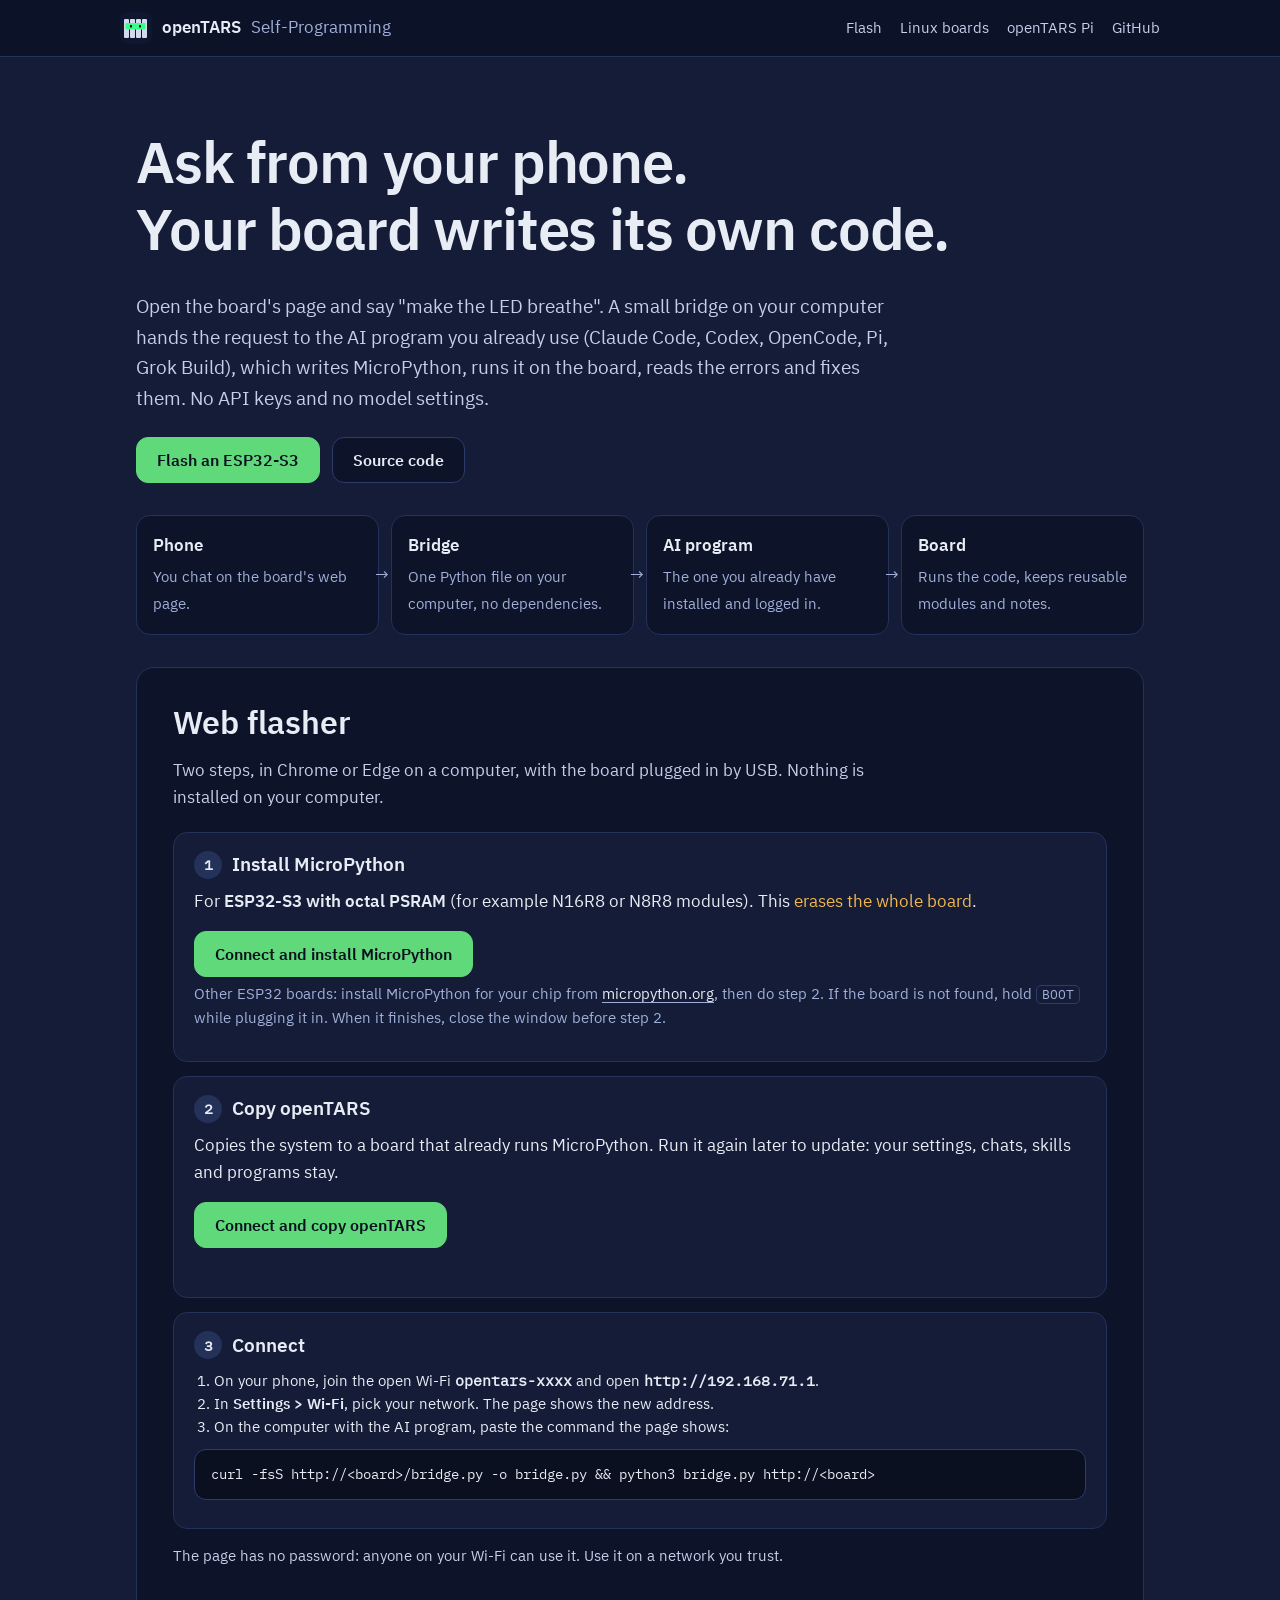
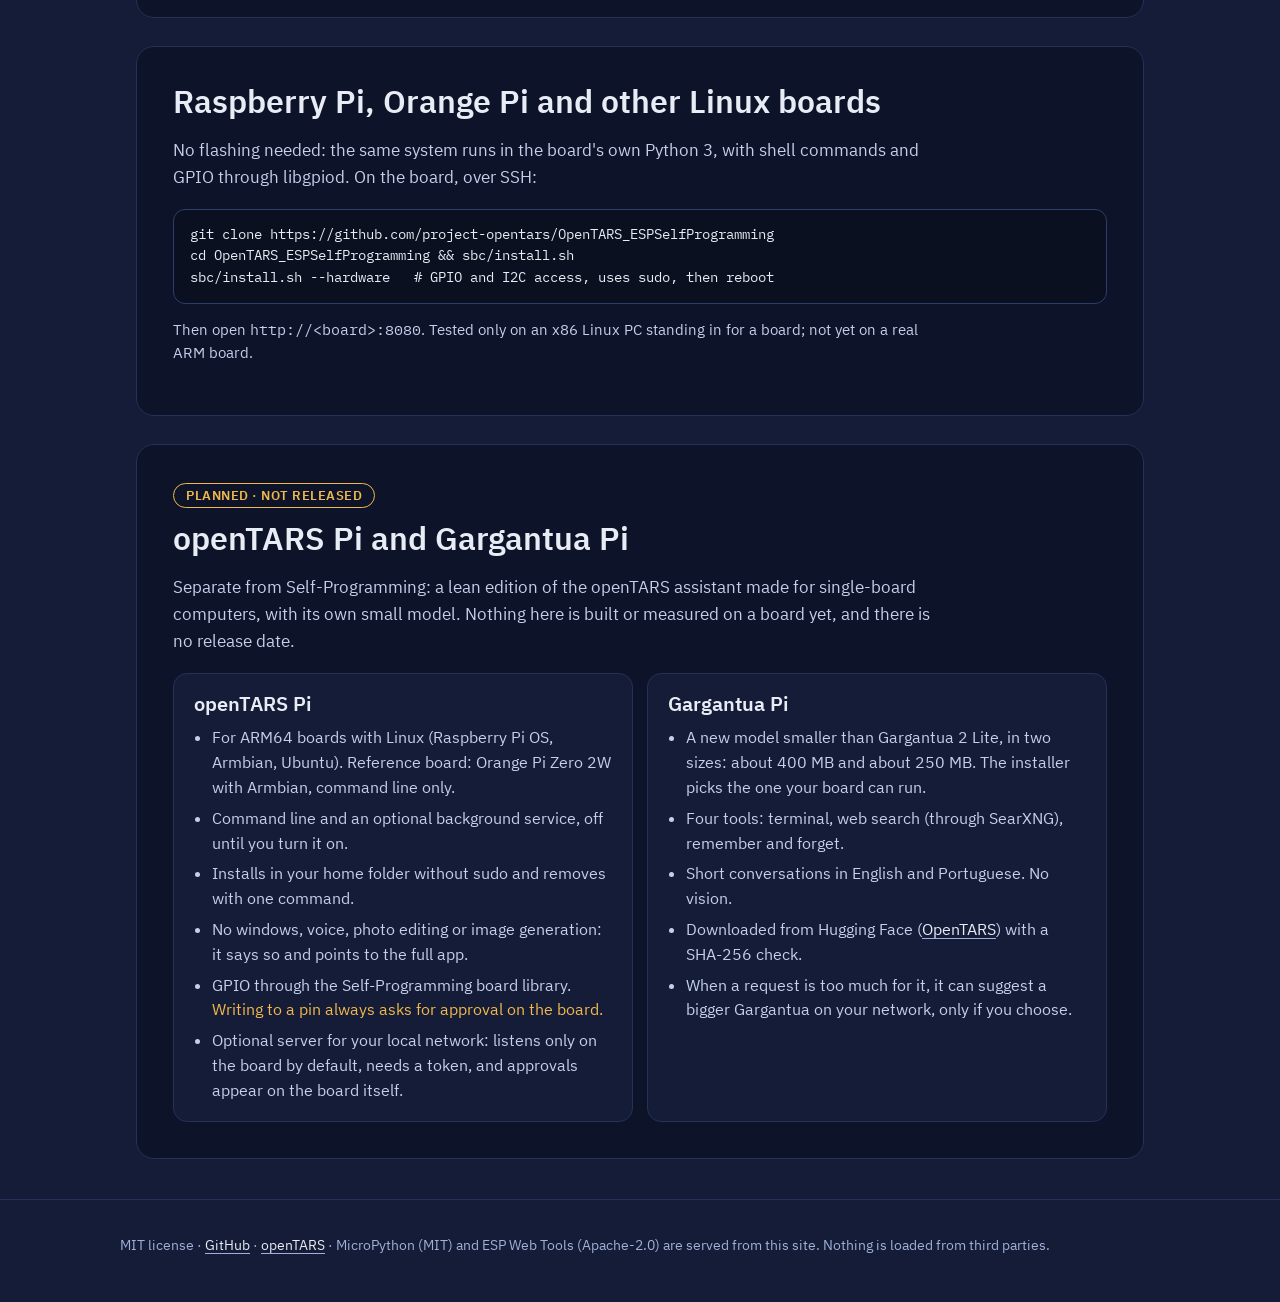
==== docs/index.html @ 55420905 "Site com gravador pelo navegador (MicroPython + cópia do sistema por Web Serial) e informações do op" ====
<!doctype html>
<html lang="en">
<head>
<meta charset="utf-8">
<meta name="viewport" content="width=device-width, initial-scale=1">
<title>openTARS Self-Programming</title>
<meta name="description" content="Flash openTARS Self-Programming to an ESP32-S3 from your browser, and see what is planned for openTARS Pi and Gargantua Pi.">
<meta name="color-scheme" content="dark">
<link rel="icon" href="icon.svg" type="image/svg+xml">
<link rel="stylesheet" href="site.css?v=1">
<script type="module" src="vendor/esp-web-tools/install-button.js"></script>
</head>
<body>
<a class="skip" href="#flash">Skip to the flasher</a>

<header class="top">
  <a class="brand" href="./"><img src="icon.svg" alt="" width="32" height="32"> openTARS <span>Self-Programming</span></a>
  <nav aria-label="Sections">
    <a href="#flash">Flash</a>
    <a href="#linux">Linux boards</a>
    <a href="#pi">openTARS Pi</a>
    <a href="https://github.com/project-opentars/OpenTARS_ESPSelfProgramming">GitHub</a>
  </nav>
</header>

<main>
  <section class="hero">
    <h1>Ask from your phone.<br>Your board writes its own code.</h1>
    <p class="lead">Open the board's page and say "make the LED breathe". A small bridge on your computer hands the request to the AI program you already use (Claude Code, Codex, OpenCode, Pi, Grok Build), which writes MicroPython, runs it on the board, reads the errors and fixes them. No API keys and no model settings.</p>
    <div class="actions">
      <a class="btn primary" href="#flash">Flash an ESP32-S3</a>
      <a class="btn" href="https://github.com/project-opentars/OpenTARS_ESPSelfProgramming">Source code</a>
    </div>
  </section>

  <section class="how" aria-label="How it works">
    <ol class="flow">
      <li><b>Phone</b><span>You chat on the board's web page.</span></li>
      <li><b>Bridge</b><span>One Python file on your computer, no dependencies.</span></li>
      <li><b>AI program</b><span>The one you already have installed and logged in.</span></li>
      <li><b>Board</b><span>Runs the code, keeps reusable modules and notes.</span></li>
    </ol>
  </section>

  <section id="flash" class="panel">
    <h2>Web flasher</h2>
    <p>Two steps, in Chrome or Edge on a computer, with the board plugged in by USB. Nothing is installed on your computer.</p>

    <div class="no-serial warnbox" hidden>
      <p><b>This browser cannot talk to USB devices.</b> Use Chrome or Edge on Windows, macOS, Linux or ChromeOS. Phones and Firefox/Safari do not support Web Serial. You can also flash from a terminal: see the <a href="https://github.com/project-opentars/OpenTARS_ESPSelfProgramming#quick-start">quick start</a>.</p>
    </div>

    <div class="steps needs-serial">
      <article class="step">
        <h3><span class="n">1</span> Install MicroPython</h3>
        <p>For <b>ESP32-S3 with octal PSRAM</b> (for example N16R8 or N8R8 modules). This <span class="amber">erases the whole board</span>.</p>
        <esp-web-install-button manifest="flasher/manifest.json">
          <button slot="activate" class="btn primary">Connect and install MicroPython</button>
        </esp-web-install-button>
        <p class="small muted">Other ESP32 boards: install MicroPython for your chip from <a href="https://micropython.org/download/">micropython.org</a>, then do step 2. If the board is not found, hold <kbd>BOOT</kbd> while plugging it in. When it finishes, close the window before step 2.</p>
      </article>

      <article class="step">
        <h3><span class="n">2</span> Copy openTARS</h3>
        <p>Copies the system to a board that already runs MicroPython. Run it again later to update: your settings, chats, skills and programs stay.</p>
        <button id="copy-btn" class="btn primary">Connect and copy openTARS</button>
        <progress id="copy-bar" max="1" value="0" hidden></progress>
        <p id="copy-log" class="mono small" role="status" aria-live="polite"></p>
        <div id="copy-done" class="donebox" hidden>
          <p><span class="ok">✓</span> Done. The board restarts.</p>
        </div>
      </article>

      <article class="step">
        <h3><span class="n">3</span> Connect</h3>
        <ol class="small">
          <li>On your phone, join the open Wi-Fi <b class="mono">opentars-xxxx</b> and open <b class="mono">http://192.168.71.1</b>.</li>
          <li>In <b>Settings &gt; Wi-Fi</b>, pick your network. The page shows the new address.</li>
          <li>On the computer with the AI program, paste the command the page shows:</li>
        </ol>
        <pre class="cmd"><code>curl -fsS http://&lt;board&gt;/bridge.py -o bridge.py &amp;&amp; python3 bridge.py http://&lt;board&gt;</code></pre>
      </article>
    </div>
    <p class="small muted">The page has no password: anyone on your Wi-Fi can use it. Use it on a network you trust.</p>
  </section>

  <section id="linux" class="panel">
    <h2>Raspberry Pi, Orange Pi and other Linux boards</h2>
    <p>No flashing needed: the same system runs in the board's own Python 3, with shell commands and GPIO through libgpiod. On the board, over SSH:</p>
    <pre class="cmd"><code>git clone https://github.com/project-opentars/OpenTARS_ESPSelfProgramming
cd OpenTARS_ESPSelfProgramming &amp;&amp; sbc/install.sh
sbc/install.sh --hardware   # GPIO and I2C access, uses sudo, then reboot</code></pre>
    <p class="small muted">Then open <span class="mono">http://&lt;board&gt;:8080</span>. Tested only on an x86 Linux PC standing in for a board; not yet on a real ARM board.</p>
  </section>

  <section id="pi" class="panel planned">
    <p class="tag">Planned · not released</p>
    <h2>openTARS Pi and Gargantua Pi</h2>
    <p>Separate from Self-Programming: a lean edition of the openTARS assistant made for single-board computers, with its own small model. Nothing here is built or measured on a board yet, and there is no release date.</p>
    <div class="cards">
      <article>
        <h3>openTARS Pi</h3>
        <ul>
          <li>For ARM64 boards with Linux (Raspberry Pi OS, Armbian, Ubuntu). Reference board: Orange Pi Zero 2W with Armbian, command line only.</li>
          <li>Command line and an optional background service, off until you turn it on.</li>
          <li>Installs in your home folder without sudo and removes with one command.</li>
          <li>No windows, voice, photo editing or image generation: it says so and points to the full app.</li>
          <li>GPIO through the Self-Programming board library. <span class="amber">Writing to a pin always asks for approval on the board.</span></li>
          <li>Optional server for your local network: listens only on the board by default, needs a token, and approvals appear on the board itself.</li>
        </ul>
      </article>
      <article>
        <h3>Gargantua Pi</h3>
        <ul>
          <li>A new model smaller than Gargantua 2 Lite, in two sizes: about 400 MB and about 250 MB. The installer picks the one your board can run.</li>
          <li>Four tools: terminal, web search (through SearXNG), remember and forget.</li>
          <li>Short conversations in English and Portuguese. No vision.</li>
          <li>Downloaded from Hugging Face (<a href="https://huggingface.co/OpenTARS">OpenTARS</a>) with a SHA-256 check.</li>
          <li>When a request is too much for it, it can suggest a bigger Gargantua on your network, only if you choose.</li>
        </ul>
      </article>
    </div>
  </section>
</main>

<footer class="foot">
  <p>MIT license · <a href="https://github.com/project-opentars/OpenTARS_ESPSelfProgramming">GitHub</a> · <a href="https://project-opentars.github.io/OpenTARS/">openTARS</a> · MicroPython (MIT) and ESP Web Tools (Apache-2.0) are served from this site. Nothing is loaded from third parties.</p>
</footer>
<script src="flasher.js?v=1" type="module"></script>
</body>
</html>
---- docs/site.css ----
@font-face { font-family: "Plex Sans"; src: url(fonts/IBMPlexSans-Regular.woff2) format("woff2"); font-weight: 400; font-display: swap; }
@font-face { font-family: "Plex Sans"; src: url(fonts/IBMPlexSans-SemiBold.woff2) format("woff2"); font-weight: 600; font-display: swap; }
@font-face { font-family: "Plex Mono"; src: url(fonts/IBMPlexMono-Regular.woff2) format("woff2"); font-weight: 400; font-display: swap; }

:root {
  color-scheme: dark;
  --bg: #141C38; --panel: #0D1329; --line: #243158; --border: #2E3C6B;
  --text: #E8ECF4; --text2: #C5CFEA; --muted: #A0B0D8;
  --green: #5FD97A; --neon: #39FF88; --amber: #F2B84B; --red: #FF9B9B;
  --sans: "Plex Sans", "IBM Plex Sans", system-ui, sans-serif;
  --mono: "Plex Mono", "IBM Plex Mono", ui-monospace, monospace;
  /* cores do diálogo do ESP Web Tools */
  --mdc-theme-primary: #5FD97A; --mdc-theme-on-primary: #0B1020;
}
* { box-sizing: border-box; }
[hidden] { display: none !important; }
html { scroll-behavior: smooth; }
body { margin: 0; background: var(--bg); color: var(--text); font: 17px/1.6 var(--sans); }
a { color: var(--text); text-decoration-color: var(--muted); text-underline-offset: 3px; }
a:hover { text-decoration-color: var(--green); }
:focus-visible { outline: 2px solid var(--green); outline-offset: 3px; border-radius: 4px; }
h1, h2, h3 { line-height: 1.15; margin: 0 0 .5em; }
.mono, code, pre, kbd { font-family: var(--mono); }
.small { font-size: 14.5px; }
.muted { color: var(--muted); }
.amber { color: var(--amber); }
.ok { color: var(--green); }
.skip { position: absolute; left: 12px; top: -60px; background: var(--green); color: #0B1020; padding: 8px 12px; border-radius: 8px; }
.skip:focus { top: 12px; }

.top { position: sticky; top: 0; z-index: 2; display: flex; align-items: center; justify-content: space-between; gap: 16px; flex-wrap: wrap;
  padding: 12px max(16px, calc((100% - 1040px) / 2)); background: rgb(13 19 41 / .92); backdrop-filter: blur(8px); border-bottom: 1px solid var(--line); }
.brand { display: flex; align-items: center; gap: 10px; font-weight: 600; text-decoration: none; }
.brand span { color: var(--muted); font-weight: 400; }
.top nav { display: flex; gap: 18px; flex-wrap: wrap; font-size: 15px; }
.top nav a { text-decoration: none; color: var(--text2); }
.top nav a:hover { color: var(--text); }

main { max-width: 1040px; margin: 0 auto; padding: 0 16px 40px; }
.hero { padding: 72px 0 32px; }
.hero h1 { font-size: clamp(34px, 6vw, 58px); letter-spacing: -.02em; font-weight: 600; }
.lead { font-size: 19px; color: var(--text2); max-width: 760px; }
.actions { display: flex; gap: 12px; flex-wrap: wrap; margin-top: 24px; }

.btn { display: inline-flex; align-items: center; justify-content: center; min-height: 46px; padding: 10px 20px; border-radius: 12px;
  border: 1px solid var(--border); background: var(--panel); color: var(--text); font: 600 16px var(--sans); text-decoration: none; cursor: pointer; }
.btn:hover { border-color: #4A5A8F; }
.btn.primary { background: var(--green); border-color: var(--green); color: #0B1020; }
.btn.primary:hover { background: #74E28E; }
.btn:disabled { opacity: .55; cursor: default; }

.flow { list-style: none; padding: 0; margin: 0 0 32px; display: grid; grid-template-columns: repeat(4, 1fr); gap: 12px; counter-reset: f; }
.flow li { background: var(--panel); border: 1px solid var(--line); border-radius: 14px; padding: 16px; position: relative; }
.flow li b { display: block; margin-bottom: 4px; }
.flow li span { color: var(--muted); font-size: 15px; }
.flow li:not(:last-child)::after { content: "→"; position: absolute; right: -11px; top: 50%; translate: 0 -50%; color: var(--muted); }

.panel { background: var(--panel); border: 1px solid var(--line); border-radius: 18px; padding: clamp(18px, 4vw, 36px); margin-top: 28px; scroll-margin-top: 80px; }
.panel h2 { font-size: clamp(24px, 3.4vw, 32px); font-weight: 600; }
.panel > p { color: var(--text2); max-width: 760px; }
.steps { display: grid; grid-template-columns: minmax(0, 1fr); gap: 14px; margin: 20px 0 12px; }
.step { border: 1px solid var(--line); border-radius: 14px; padding: 18px 20px; background: var(--bg); }
.step h3 { display: flex; align-items: center; gap: 10px; font-size: 19px; }
.step p { margin: .4em 0 .9em; }
.n { display: inline-grid; place-items: center; width: 28px; height: 28px; border-radius: 50%; background: var(--line); font: 600 15px var(--mono); }
.step ol { padding-left: 20px; margin: 0 0 10px; }
kbd { border: 1px solid var(--border); border-radius: 5px; padding: 0 5px; font-size: .9em; }
progress { width: 100%; height: 10px; margin-top: 14px; accent-color: var(--green); }
#copy-log { margin: 10px 0 0; color: var(--text2); overflow-wrap: anywhere; min-height: 1.5em; }
.donebox p, .warnbox p { margin: 10px 0 0; }
.warnbox { border: 1px solid #6A5020; background: #2A2010; border-radius: 12px; padding: 4px 16px 14px; margin-top: 16px; }

pre.cmd { background: #0B1020; border: 1px solid var(--border); border-radius: 12px; padding: 14px 16px; overflow-x: auto; font-size: 14px; line-height: 1.55; margin: 10px 0; }

.planned .tag { display: inline-block; margin: 0 0 12px; padding: 3px 12px; border-radius: 999px; border: 1px solid var(--amber); color: var(--amber); font: 600 13px var(--sans); letter-spacing: .04em; text-transform: uppercase; }
.cards { display: grid; grid-template-columns: 1fr 1fr; gap: 14px; margin-top: 18px; }
.cards article { border: 1px solid var(--line); border-radius: 14px; padding: 18px 20px; background: var(--bg); }
.cards h3 { font-size: 20px; }
.cards ul { padding-left: 18px; margin: 0; color: var(--text2); font-size: 15.5px; }
.cards li + li { margin-top: 6px; }

.foot { border-top: 1px solid var(--line); color: var(--muted); font-size: 14px; padding: 20px max(16px, calc((100% - 1040px) / 2)) 32px; }

@media (max-width: 760px) {
  .flow { grid-template-columns: 1fr 1fr; }
  .flow li:nth-child(2)::after { content: none; }
  .cards { grid-template-columns: minmax(0, 1fr); }
  .hero { padding-top: 44px; }
  .top nav { gap: 14px; }
}
@media (max-width: 420px) {
  .flow { grid-template-columns: 1fr; }
  .flow li::after { content: none !important; }
}
@media (prefers-reduced-motion: reduce) { html { scroll-behavior: auto; } }
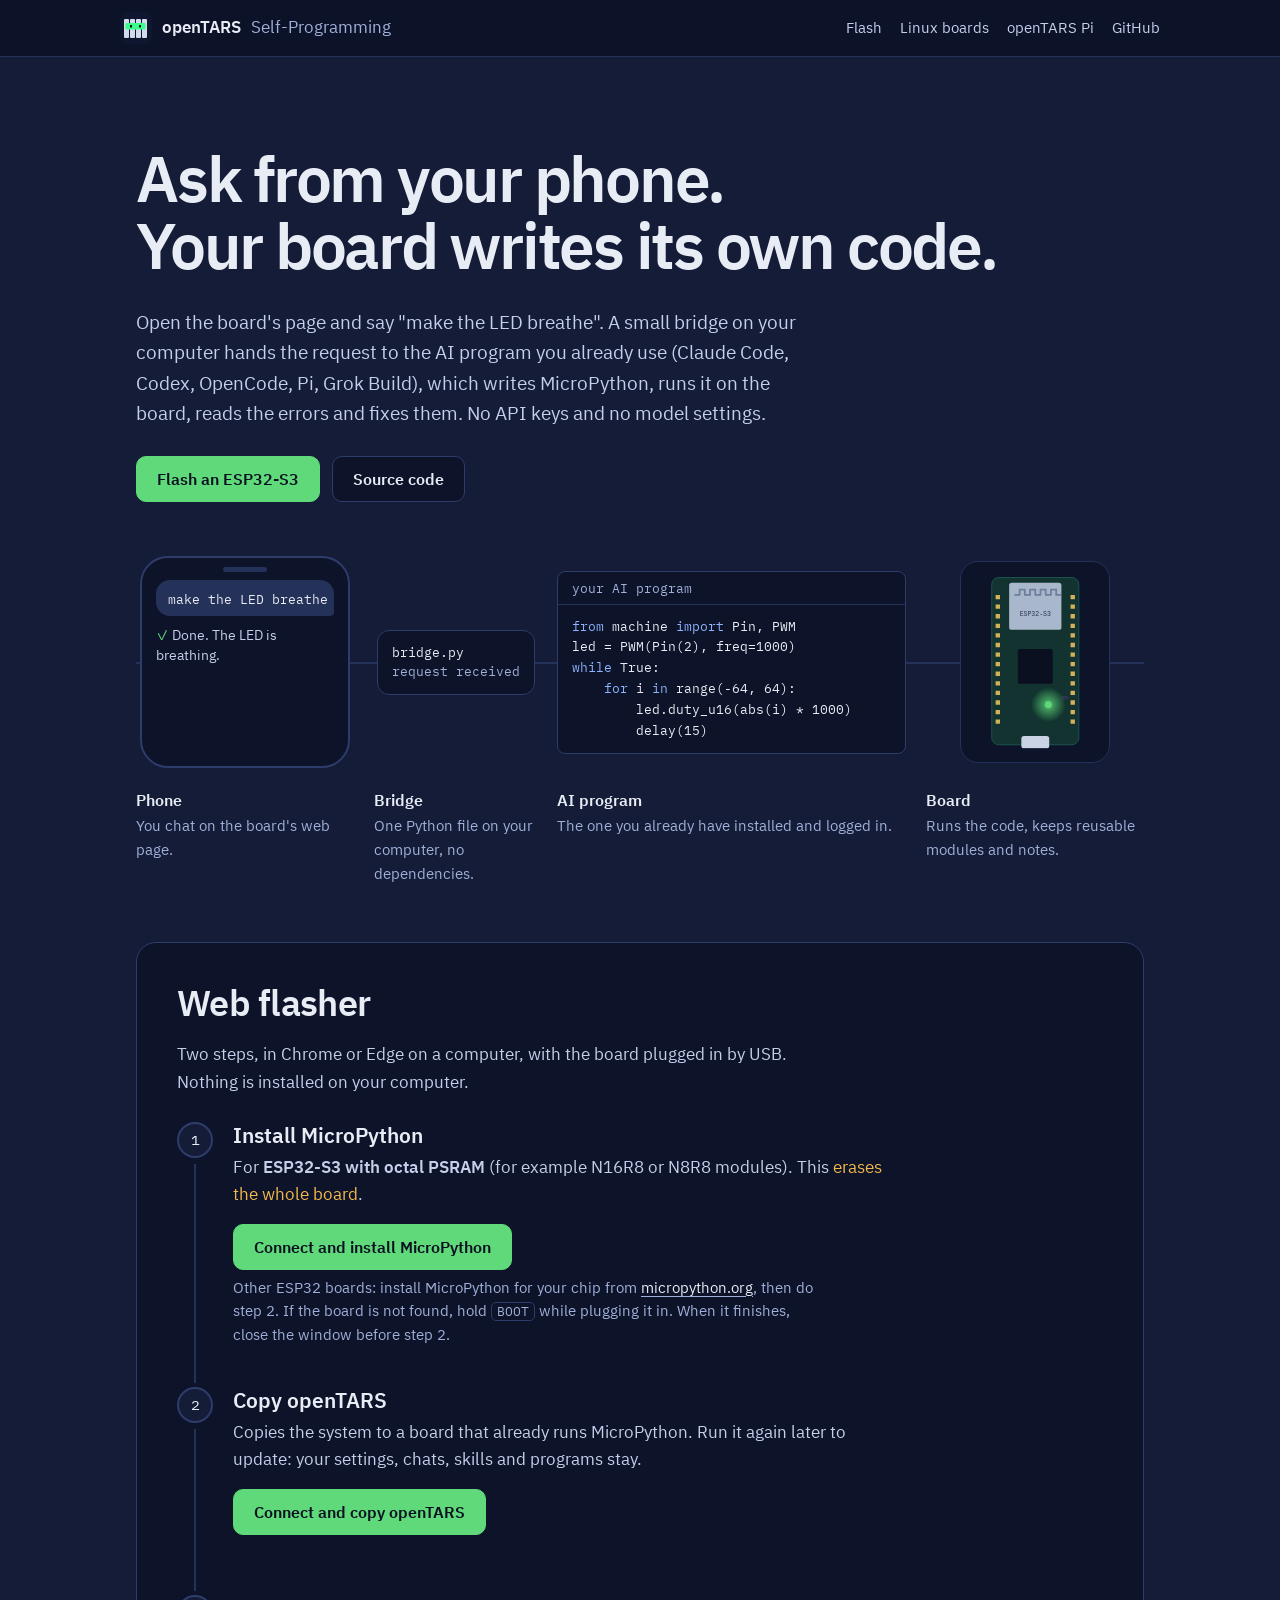
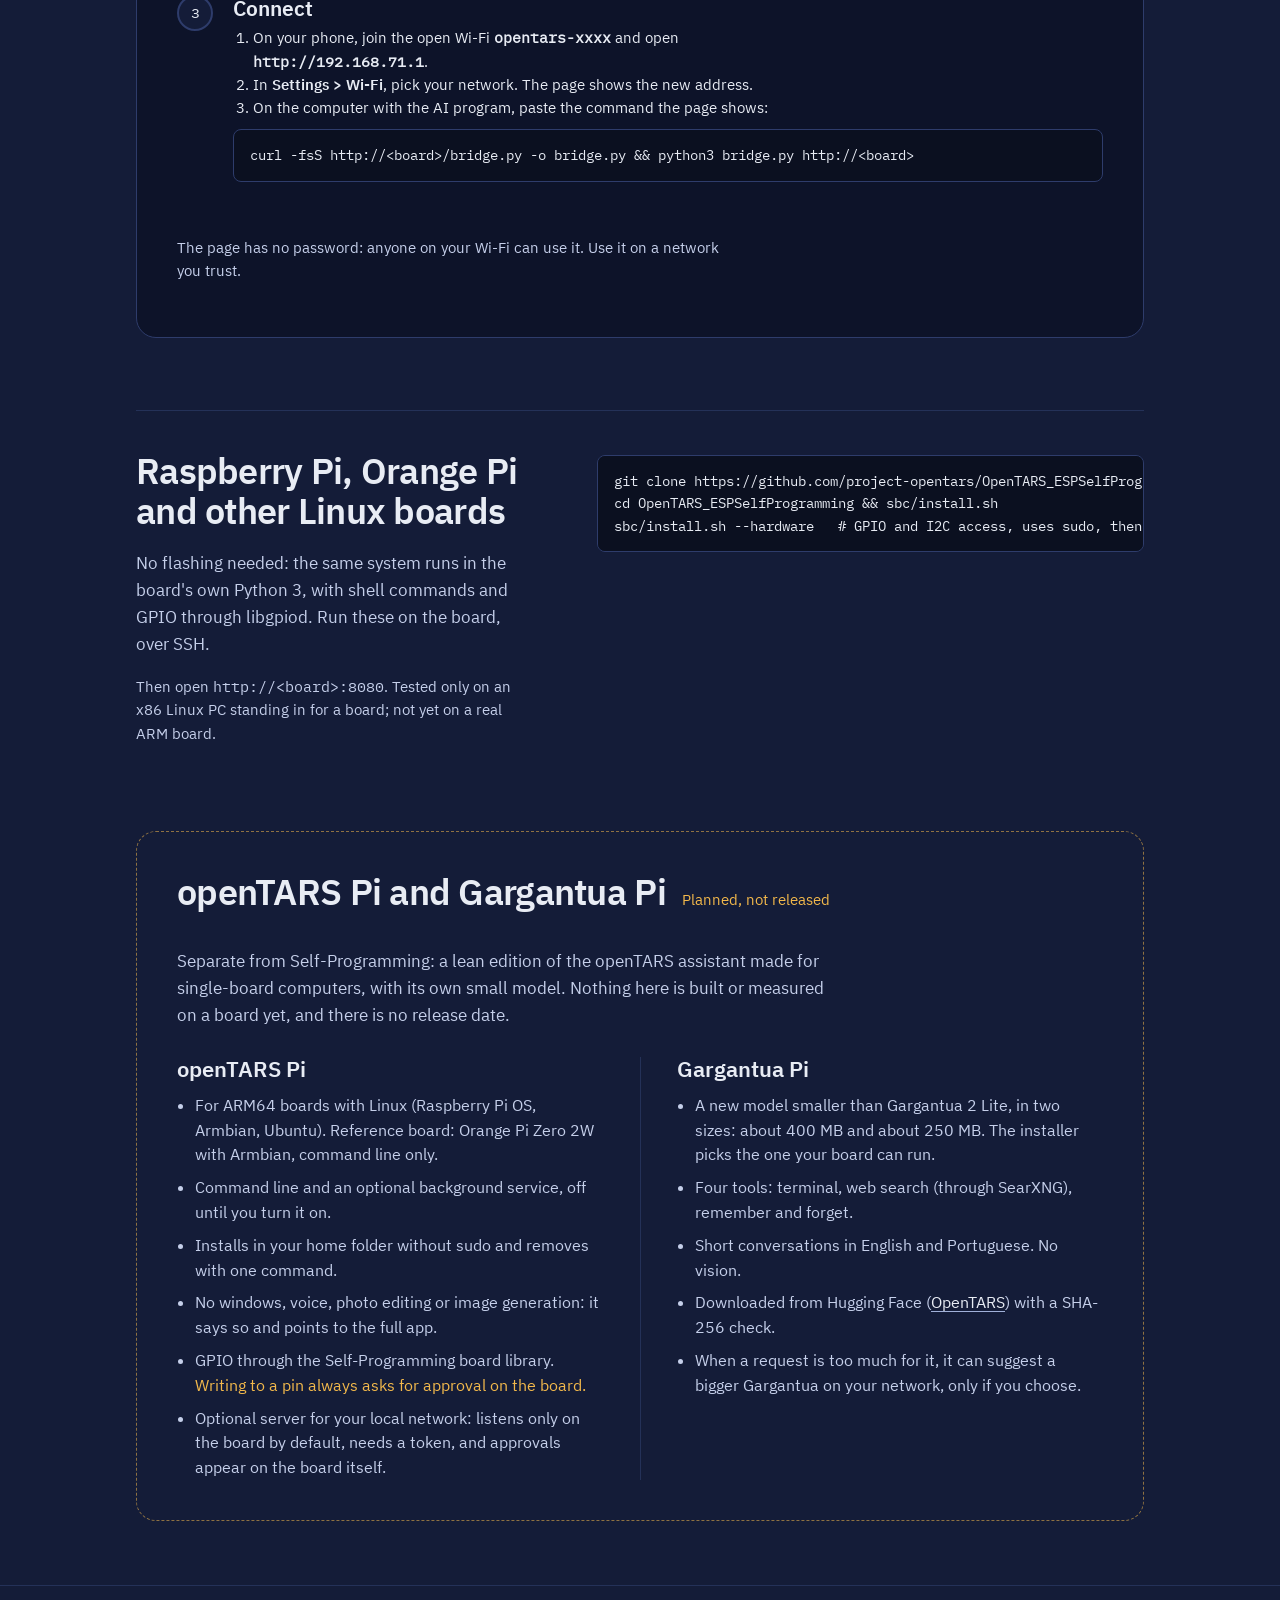
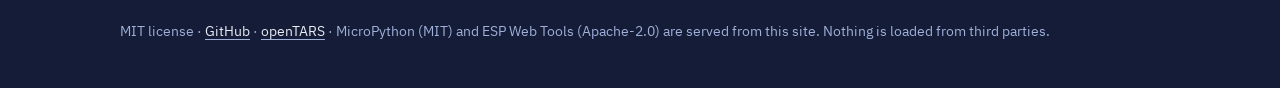
==== commit 8fc2f238: "Site: cena animada no topo, passos em trilha e seção planejada tracejada Co-Authored-By: Claude Sonn" ====
--- a/docs/index.html
+++ b/docs/index.html
@@ -7,7 +7,8 @@
 <meta name="description" content="Flash openTARS Self-Programming to an ESP32-S3 from your browser, and see what is planned for openTARS Pi and Gargantua Pi.">
 <meta name="color-scheme" content="dark">
 <link rel="icon" href="icon.svg" type="image/svg+xml">
-<link rel="stylesheet" href="site.css?v=1">
+<link rel="stylesheet" href="site.css?v=2">
+<script>document.documentElement.classList.add("js")</script>
 <script type="module" src="vendor/esp-web-tools/install-button.js"></script>
 </head>
 <body>
@@ -33,13 +34,63 @@
     </div>
   </section>
 
-  <section class="how" aria-label="How it works">
-    <ol class="flow">
-      <li><b>Phone</b><span>You chat on the board's web page.</span></li>
-      <li><b>Bridge</b><span>One Python file on your computer, no dependencies.</span></li>
-      <li><b>AI program</b><span>The one you already have installed and logged in.</span></li>
-      <li><b>Board</b><span>Runs the code, keeps reusable modules and notes.</span></li>
-    </ol>
+  <section class="stage" aria-label="How a request travels from your phone to the board">
+    <span class="pulse" aria-hidden="true"></span>
+    <div class="nodes">
+      <figure class="node">
+        <div class="art">
+          <div class="phone">
+            <p class="me t" style="--d:.2s"><span class="type">make the LED breathe</span></p>
+            <p class="reply t" style="--d:4.9s"><span class="ok">✓</span> Done. The LED is breathing.</p>
+          </div>
+        </div>
+        <figcaption><b>Phone</b>You chat on the board's web page.</figcaption>
+      </figure>
+
+      <figure class="node">
+        <div class="art">
+          <div class="bridge mono">
+            <b>bridge.py</b>
+            <span class="t" style="--d:2.7s">request received</span>
+          </div>
+        </div>
+        <figcaption><b>Bridge</b>One Python file on your computer, no dependencies.</figcaption>
+      </figure>
+
+      <figure class="node">
+        <div class="art">
+          <div class="win">
+            <header>your AI program</header>
+<pre><code><span class="t" style="--d:3s"><span class="k">from</span> machine <span class="k">import</span> Pin, PWM</span><span class="t" style="--d:3.25s">led = PWM(Pin(2), freq=1000)</span><span class="t" style="--d:3.5s"><span class="k">while</span> True:</span><span class="t" style="--d:3.75s">    <span class="k">for</span> i <span class="k">in</span> range(-64, 64):</span><span class="t" style="--d:4s">        led.duty_u16(abs(i) * 1000)</span><span class="t" style="--d:4.25s">        delay(15)</span></code></pre>
+          </div>
+        </div>
+        <figcaption><b>AI program</b>The one you already have installed and logged in.</figcaption>
+      </figure>
+
+      <figure class="node">
+        <div class="art">
+          <div class="board">
+            <svg viewBox="0 0 120 202" role="img" aria-label="ESP32-S3 board with a breathing LED">
+              <defs>
+                <radialGradient id="glow"><stop offset="0" stop-color="#5FD97A" stop-opacity=".85"/><stop offset="1" stop-color="#5FD97A" stop-opacity="0"/></radialGradient>
+              </defs>
+              <rect x="10" y="4" width="100" height="192" rx="8" fill="#12332F" stroke="#1E5A52"/>
+              <path d="M17 24V178M103 24V178" stroke="#D4B05A" stroke-width="5" stroke-dasharray="5 6"/>
+              <rect x="30" y="10" width="60" height="54" rx="3" fill="#A9B7CC"/>
+              <path d="M36 24h6v-6h6v6h6v-6h6v6h6v-6h6v6h6v-6h6v6h6" fill="none" stroke="#6E7F9C" stroke-width="2"/>
+              <text x="60" y="48" text-anchor="middle" font-family="IBM Plex Mono, monospace" font-size="7.5" fill="#2A3550">ESP32-S3</text>
+              <rect x="40" y="86" width="40" height="40" rx="2" fill="#0B1020"/>
+              <rect x="90" y="140" width="8" height="4" rx="1" fill="#2A3550"/>
+              <circle cx="75" cy="150" r="4" fill="#1E4A32"/>
+              <circle class="glow" cx="75" cy="150" r="20" fill="url(#glow)"/>
+              <circle class="led-on" cx="75" cy="150" r="4" fill="#5FD97A"/>
+              <rect x="44" y="186" width="32" height="14" rx="3" fill="#C9D3E3"/>
+            </svg>
+          </div>
+        </div>
+        <figcaption><b>Board</b>Runs the code, keeps reusable modules and notes.</figcaption>
+      </figure>
+    </div>
   </section>
 
   <section id="flash" class="panel">
@@ -50,18 +101,20 @@
       <p><b>This browser cannot talk to USB devices.</b> Use Chrome or Edge on Windows, macOS, Linux or ChromeOS. Phones and Firefox/Safari do not support Web Serial. You can also flash from a terminal: see the <a href="https://github.com/project-opentars/OpenTARS_ESPSelfProgramming#quick-start">quick start</a>.</p>
     </div>
 
-    <div class="steps needs-serial">
-      <article class="step">
-        <h3><span class="n">1</span> Install MicroPython</h3>
+    <ol class="steps needs-serial">
+      <li class="step">
+        <span class="n">1</span>
+        <h3>Install MicroPython</h3>
         <p>For <b>ESP32-S3 with octal PSRAM</b> (for example N16R8 or N8R8 modules). This <span class="amber">erases the whole board</span>.</p>
         <esp-web-install-button manifest="flasher/manifest.json">
           <button slot="activate" class="btn primary">Connect and install MicroPython</button>
         </esp-web-install-button>
         <p class="small muted">Other ESP32 boards: install MicroPython for your chip from <a href="https://micropython.org/download/">micropython.org</a>, then do step 2. If the board is not found, hold <kbd>BOOT</kbd> while plugging it in. When it finishes, close the window before step 2.</p>
-      </article>
-
-      <article class="step">
-        <h3><span class="n">2</span> Copy openTARS</h3>
+      </li>
+
+      <li class="step">
+        <span class="n">2</span>
+        <h3>Copy openTARS</h3>
         <p>Copies the system to a board that already runs MicroPython. Run it again later to update: your settings, chats, skills and programs stay.</p>
         <button id="copy-btn" class="btn primary">Connect and copy openTARS</button>
         <progress id="copy-bar" max="1" value="0" hidden></progress>
@@ -69,35 +122,42 @@
         <div id="copy-done" class="donebox" hidden>
           <p><span class="ok">✓</span> Done. The board restarts.</p>
         </div>
-      </article>
-
-      <article class="step">
-        <h3><span class="n">3</span> Connect</h3>
+      </li>
+
+      <li class="step">
+        <span class="n">3</span>
+        <h3>Connect</h3>
         <ol class="small">
           <li>On your phone, join the open Wi-Fi <b class="mono">opentars-xxxx</b> and open <b class="mono">http://192.168.71.1</b>.</li>
           <li>In <b>Settings &gt; Wi-Fi</b>, pick your network. The page shows the new address.</li>
           <li>On the computer with the AI program, paste the command the page shows:</li>
         </ol>
         <pre class="cmd"><code>curl -fsS http://&lt;board&gt;/bridge.py -o bridge.py &amp;&amp; python3 bridge.py http://&lt;board&gt;</code></pre>
-      </article>
-    </div>
+      </li>
+    </ol>
     <p class="small muted">The page has no password: anyone on your Wi-Fi can use it. Use it on a network you trust.</p>
   </section>
 
-  <section id="linux" class="panel">
-    <h2>Raspberry Pi, Orange Pi and other Linux boards</h2>
-    <p>No flashing needed: the same system runs in the board's own Python 3, with shell commands and GPIO through libgpiod. On the board, over SSH:</p>
-    <pre class="cmd"><code>git clone https://github.com/project-opentars/OpenTARS_ESPSelfProgramming
+  <section id="linux" class="sec">
+    <div class="split">
+      <div>
+        <h2>Raspberry Pi, Orange Pi and other Linux boards</h2>
+        <p>No flashing needed: the same system runs in the board's own Python 3, with shell commands and GPIO through libgpiod. Run these on the board, over SSH.</p>
+        <p class="small muted">Then open <span class="mono">http://&lt;board&gt;:8080</span>. Tested only on an x86 Linux PC standing in for a board; not yet on a real ARM board.</p>
+      </div>
+      <pre class="cmd"><code>git clone https://github.com/project-opentars/OpenTARS_ESPSelfProgramming
 cd OpenTARS_ESPSelfProgramming &amp;&amp; sbc/install.sh
 sbc/install.sh --hardware   # GPIO and I2C access, uses sudo, then reboot</code></pre>
-    <p class="small muted">Then open <span class="mono">http://&lt;board&gt;:8080</span>. Tested only on an x86 Linux PC standing in for a board; not yet on a real ARM board.</p>
-  </section>
-
-  <section id="pi" class="panel planned">
-    <p class="tag">Planned · not released</p>
-    <h2>openTARS Pi and Gargantua Pi</h2>
-    <p>Separate from Self-Programming: a lean edition of the openTARS assistant made for single-board computers, with its own small model. Nothing here is built or measured on a board yet, and there is no release date.</p>
-    <div class="cards">
+    </div>
+  </section>
+
+  <section id="pi" class="sec planned">
+    <div class="head">
+      <h2>openTARS Pi and Gargantua Pi</h2>
+      <span class="tag">Planned, not released</span>
+    </div>
+    <p class="intro">Separate from Self-Programming: a lean edition of the openTARS assistant made for single-board computers, with its own small model. Nothing here is built or measured on a board yet, and there is no release date.</p>
+    <div class="cols">
       <article>
         <h3>openTARS Pi</h3>
         <ul>
@@ -126,6 +186,15 @@
 <footer class="foot">
   <p>MIT license · <a href="https://github.com/project-opentars/OpenTARS_ESPSelfProgramming">GitHub</a> · <a href="https://project-opentars.github.io/OpenTARS/">openTARS</a> · MicroPython (MIT) and ESP Web Tools (Apache-2.0) are served from this site. Nothing is loaded from third parties.</p>
 </footer>
+<script>
+(() => {
+  const s = document.querySelector(".stage");
+  if (!s) return;
+  const go = () => s.classList.add("go");
+  if (!("IntersectionObserver" in window) || matchMedia("(prefers-reduced-motion: reduce)").matches) return go();
+  new IntersectionObserver((e, o) => { if (e[0].isIntersecting) { go(); o.disconnect(); } }, { threshold: 0.25 }).observe(s);
+})();
+</script>
 <script src="flasher.js?v=1" type="module"></script>
 </body>
 </html>
--- a/docs/site.css
+++ b/docs/site.css
@@ -6,9 +6,10 @@
   color-scheme: dark;
   --bg: #141C38; --panel: #0D1329; --line: #243158; --border: #2E3C6B;
   --text: #E8ECF4; --text2: #C5CFEA; --muted: #A0B0D8;
-  --green: #5FD97A; --neon: #39FF88; --amber: #F2B84B; --red: #FF9B9B;
+  --green: #5FD97A; --amber: #F2B84B; --blue: #8DB4FF;
   --sans: "Plex Sans", "IBM Plex Sans", system-ui, sans-serif;
   --mono: "Plex Mono", "IBM Plex Mono", ui-monospace, monospace;
+  --art: 224px;
   /* cores do diálogo do ESP Web Tools */
   --mdc-theme-primary: #5FD97A; --mdc-theme-on-primary: #0B1020;
 }
@@ -19,7 +20,8 @@
 a { color: var(--text); text-decoration-color: var(--muted); text-underline-offset: 3px; }
 a:hover { text-decoration-color: var(--green); }
 :focus-visible { outline: 2px solid var(--green); outline-offset: 3px; border-radius: 4px; }
-h1, h2, h3 { line-height: 1.15; margin: 0 0 .5em; }
+h1, h2, h3 { line-height: 1.12; margin: 0 0 .5em; text-wrap: balance; }
+p { text-wrap: pretty; }
 .mono, code, pre, kbd { font-family: var(--mono); }
 .small { font-size: 14.5px; }
 .muted { color: var(--muted); }
@@ -28,7 +30,7 @@
 .skip { position: absolute; left: 12px; top: -60px; background: var(--green); color: #0B1020; padding: 8px 12px; border-radius: 8px; }
 .skip:focus { top: 12px; }
 
-.top { position: sticky; top: 0; z-index: 2; display: flex; align-items: center; justify-content: space-between; gap: 16px; flex-wrap: wrap;
+.top { position: sticky; top: 0; z-index: 5; display: flex; align-items: center; justify-content: space-between; gap: 16px; flex-wrap: wrap;
   padding: 12px max(16px, calc((100% - 1040px) / 2)); background: rgb(13 19 41 / .92); backdrop-filter: blur(8px); border-bottom: 1px solid var(--line); }
 .brand { display: flex; align-items: center; gap: 10px; font-weight: 600; text-decoration: none; }
 .brand span { color: var(--muted); font-weight: 400; }
@@ -37,59 +39,122 @@
 .top nav a:hover { color: var(--text); }
 
 main { max-width: 1040px; margin: 0 auto; padding: 0 16px 40px; }
-.hero { padding: 72px 0 32px; }
-.hero h1 { font-size: clamp(34px, 6vw, 58px); letter-spacing: -.02em; font-weight: 600; }
-.lead { font-size: 19px; color: var(--text2); max-width: 760px; }
-.actions { display: flex; gap: 12px; flex-wrap: wrap; margin-top: 24px; }
+.hero { padding: 88px 0 48px; }
+.hero h1 { font-size: clamp(34px, 6.4vw, 64px); letter-spacing: -.035em; line-height: 1.04; font-weight: 600; margin-bottom: .45em; }
+.lead { font-size: 19px; color: var(--text2); max-width: 62ch; }
+.actions { display: flex; gap: 12px; flex-wrap: wrap; margin-top: 28px; }
 
-.btn { display: inline-flex; align-items: center; justify-content: center; min-height: 46px; padding: 10px 20px; border-radius: 12px;
-  border: 1px solid var(--border); background: var(--panel); color: var(--text); font: 600 16px var(--sans); text-decoration: none; cursor: pointer; }
+.btn { display: inline-flex; align-items: center; justify-content: center; min-height: 46px; padding: 10px 20px; border-radius: 10px;
+  border: 1px solid var(--border); background: var(--panel); color: var(--text); font: 600 16px var(--sans); text-decoration: none; cursor: pointer; transition: border-color .15s, background-color .15s; }
 .btn:hover { border-color: #4A5A8F; }
 .btn.primary { background: var(--green); border-color: var(--green); color: #0B1020; }
 .btn.primary:hover { background: #74E28E; }
 .btn:disabled { opacity: .55; cursor: default; }
 
-.flow { list-style: none; padding: 0; margin: 0 0 32px; display: grid; grid-template-columns: repeat(4, 1fr); gap: 12px; counter-reset: f; }
-.flow li { background: var(--panel); border: 1px solid var(--line); border-radius: 14px; padding: 16px; position: relative; }
-.flow li b { display: block; margin-bottom: 4px; }
-.flow li span { color: var(--muted); font-size: 15px; }
-.flow li:not(:last-child)::after { content: "→"; position: absolute; right: -11px; top: 50%; translate: 0 -50%; color: var(--muted); }
+/* Cena: o pedido viaja do celular até o LED da placa. Sem JS, mostra o estado final. */
+.stage { position: relative; margin: 0 0 24px; }
+.stage::before { content: ""; position: absolute; left: 0; right: 0; top: calc(var(--art) / 2); border-top: 2px solid var(--line); }
+.nodes { position: relative; display: grid; grid-template-columns: minmax(0, 1fr) minmax(0, .75fr) minmax(0, 1.6fr) minmax(0, 1fr); gap: 20px; }
+.node { margin: 0; }
+.art { height: var(--art); display: grid; place-items: center; position: relative; }
+.node figcaption { margin-top: 14px; font-size: 15px; color: var(--muted); }
+.node figcaption b { display: block; color: var(--text); font-weight: 600; font-size: 16px; }
 
-.panel { background: var(--panel); border: 1px solid var(--line); border-radius: 18px; padding: clamp(18px, 4vw, 36px); margin-top: 28px; scroll-margin-top: 80px; }
-.panel h2 { font-size: clamp(24px, 3.4vw, 32px); font-weight: 600; }
-.panel > p { color: var(--text2); max-width: 760px; }
-.steps { display: grid; grid-template-columns: minmax(0, 1fr); gap: 14px; margin: 20px 0 12px; }
-.step { border: 1px solid var(--line); border-radius: 14px; padding: 18px 20px; background: var(--bg); }
-.step h3 { display: flex; align-items: center; gap: 10px; font-size: 19px; }
-.step p { margin: .4em 0 .9em; }
-.n { display: inline-grid; place-items: center; width: 28px; height: 28px; border-radius: 50%; background: var(--line); font: 600 15px var(--mono); }
-.step ol { padding-left: 20px; margin: 0 0 10px; }
+.phone { width: min(100%, 210px); height: 212px; border: 2px solid var(--border); border-radius: 28px; background: var(--panel); padding: 22px 14px 14px; position: relative; }
+.phone::before { content: ""; position: absolute; top: 9px; left: 50%; translate: -50% 0; width: 44px; height: 5px; border-radius: 3px; background: var(--line); }
+.phone p { margin: 0 0 10px; font-size: 14px; line-height: 1.4; }
+.me { width: fit-content; max-width: 100%; margin-left: auto !important; background: var(--line); border-radius: 14px 14px 4px 14px; padding: 8px 12px; }
+.type { display: inline-block; width: 20ch; overflow: hidden; white-space: nowrap; vertical-align: bottom; font: 13px var(--mono); }
+.reply { color: var(--text2); }
+
+.bridge { background: var(--panel); border: 1px solid var(--border); border-radius: 12px; padding: 12px 14px; font-size: 13px; line-height: 1.5; }
+.bridge b { display: block; font-weight: 400; color: var(--text); }
+.bridge span { color: var(--muted); }
+
+.win { width: 100%; background: var(--panel); border: 1px solid var(--border); border-radius: 8px; overflow: hidden; }
+.win header { padding: 8px 14px; border-bottom: 1px solid var(--line); font: 12.5px var(--mono); color: var(--muted); }
+.win pre { margin: 0; padding: 12px 14px; font-size: 13px; line-height: 1.6; overflow: hidden; }
+.win code > span { display: block; white-space: pre; }
+.k { color: var(--blue); }
+
+.board { background: var(--panel); border: 1px solid var(--line); border-radius: 18px; padding: 12px 22px; }
+.board svg { display: block; height: 176px; width: auto; }
+.glow, .led-on { opacity: 1; }
+
+.pulse { position: absolute; top: calc(var(--art) / 2 - 6px); left: 0; width: 12px; height: 12px; border-radius: 50%; background: var(--green); box-shadow: 0 0 14px var(--green); opacity: 0; pointer-events: none; z-index: 2; }
+
+.js .stage * { animation-play-state: paused; }
+.js .stage.go * { animation-play-state: running; }
+.t { animation: rise .5s ease-out var(--d, 0s) both; }
+.type { animation: type 1.2s steps(20) .6s both; }
+.pulse { animation: travel 1.7s ease-in-out 1.9s both; }
+.glow, .led-on { animation: breathe 1.9s ease-in-out 4.6s infinite alternate both; }
+@keyframes rise { from { opacity: 0; translate: 0 5px; } }
+@keyframes type { from { width: 0; } }
+@keyframes travel { from { left: 0; opacity: 0; } 12% { opacity: 1; } 88% { opacity: 1; } to { left: calc(100% - 12px); opacity: 0; } }
+@keyframes travel-y { from { top: 0; opacity: 0; } 12% { opacity: 1; } 88% { opacity: 1; } to { top: calc(100% - 12px); opacity: 0; } }
+@keyframes breathe { from { opacity: .06; } to { opacity: 1; } }
+
+.panel { background: var(--panel); border: 1px solid var(--border); border-radius: 20px; padding: clamp(20px, 4vw, 40px); margin-top: 56px; scroll-margin-top: 80px; }
+.panel h2, .sec h2 { font-size: clamp(26px, 3.6vw, 36px); font-weight: 600; letter-spacing: -.02em; }
+.panel > p { color: var(--text2); max-width: 66ch; }
+
+.steps { position: relative; margin: 28px 0 8px; padding: 0; list-style: none; display: grid; grid-template-columns: minmax(0, 1fr); }
+.step { position: relative; padding: 0 0 30px 56px; }
+.step:not(:last-child)::before { content: ""; position: absolute; left: 17px; top: 40px; bottom: 6px; width: 2px; background: var(--line); }
+.step h3 { font-size: 21px; margin-bottom: .3em; }
+.n { position: absolute; left: 0; top: -2px; display: grid; place-items: center; width: 36px; height: 36px; border-radius: 50%; background: var(--bg); border: 2px solid var(--border); font: 15px var(--mono); }
+.step p { margin: .4em 0 .9em; color: var(--text2); max-width: 66ch; }
+.step p.muted { color: var(--muted); }
+.step ol { padding-left: 20px; margin: 0 0 10px; max-width: 66ch; }
 kbd { border: 1px solid var(--border); border-radius: 5px; padding: 0 5px; font-size: .9em; }
-progress { width: 100%; height: 10px; margin-top: 14px; accent-color: var(--green); }
+progress { width: 100%; max-width: 520px; height: 10px; margin-top: 14px; accent-color: var(--green); }
 #copy-log { margin: 10px 0 0; color: var(--text2); overflow-wrap: anywhere; min-height: 1.5em; }
 .donebox p, .warnbox p { margin: 10px 0 0; }
 .warnbox { border: 1px solid #6A5020; background: #2A2010; border-radius: 12px; padding: 4px 16px 14px; margin-top: 16px; }
 
-pre.cmd { background: #0B1020; border: 1px solid var(--border); border-radius: 12px; padding: 14px 16px; overflow-x: auto; font-size: 14px; line-height: 1.55; margin: 10px 0; }
+pre.cmd { background: #0B1020; border: 1px solid var(--border); border-radius: 8px; padding: 14px 16px; overflow-x: auto; font-size: 14px; line-height: 1.6; margin: 10px 0; }
 
-.planned .tag { display: inline-block; margin: 0 0 12px; padding: 3px 12px; border-radius: 999px; border: 1px solid var(--amber); color: var(--amber); font: 600 13px var(--sans); letter-spacing: .04em; text-transform: uppercase; }
-.cards { display: grid; grid-template-columns: 1fr 1fr; gap: 14px; margin-top: 18px; }
-.cards article { border: 1px solid var(--line); border-radius: 14px; padding: 18px 20px; background: var(--bg); }
-.cards h3 { font-size: 20px; }
-.cards ul { padding-left: 18px; margin: 0; color: var(--text2); font-size: 15.5px; }
-.cards li + li { margin-top: 6px; }
+.sec { margin-top: 72px; padding-top: 40px; border-top: 1px solid var(--line); scroll-margin-top: 70px; }
+.split { display: grid; grid-template-columns: minmax(0, .85fr) minmax(0, 1.15fr); gap: clamp(24px, 5vw, 56px); align-items: start; }
+.split > div > p { color: var(--text2); }
+.split pre.cmd { margin-top: 4px; }
 
-.foot { border-top: 1px solid var(--line); color: var(--muted); font-size: 14px; padding: 20px max(16px, calc((100% - 1040px) / 2)) 32px; }
+.planned { border: 1px dashed rgb(242 184 75 / .55); border-radius: 20px; padding: clamp(20px, 4vw, 40px); }
+.planned .head { display: flex; align-items: baseline; flex-wrap: wrap; gap: 6px 16px; }
+.tag { color: var(--amber); font-size: 15px; }
+.planned .intro { color: var(--text2); max-width: 66ch; }
+.cols { display: grid; grid-template-columns: minmax(0, 1fr) minmax(0, 1fr); margin-top: 28px; }
+.cols article { padding-right: clamp(16px, 3vw, 36px); }
+.cols article + article { padding-right: 0; padding-left: clamp(16px, 3vw, 36px); border-left: 1px solid var(--line); }
+.cols h3 { font-size: 22px; }
+.cols ul { padding-left: 18px; margin: 0; color: var(--text2); font-size: 15.5px; }
+.cols li + li { margin-top: 8px; }
 
+.foot { margin-top: 24px; border-top: 1px solid var(--line); color: var(--muted); font-size: 14px; padding: 20px max(16px, calc((100% - 1040px) / 2)) 32px; }
+
+@media (max-width: 860px) {
+  .stage::before { left: 50%; right: auto; top: 0; bottom: 0; width: 0; border-top: 0; border-left: 2px solid var(--line); }
+  .nodes { grid-template-columns: minmax(0, 1fr); gap: 20px; justify-items: center; }
+  .node { width: min(100%, 360px); }
+  .node figcaption { text-align: center; }
+  .art { height: auto; min-height: 120px; padding: 6px 0; }
+  .phone { height: 200px; }
+  .pulse { top: 0; left: calc(50% - 6px); animation-name: travel-y; animation-duration: 3s; }
+  .stage .art > * { position: relative; z-index: 1; }
+  .node figcaption { background: var(--bg); padding: 2px 8px; }
+  .win { max-width: 360px; }
+}
 @media (max-width: 760px) {
-  .flow { grid-template-columns: 1fr 1fr; }
-  .flow li:nth-child(2)::after { content: none; }
-  .cards { grid-template-columns: minmax(0, 1fr); }
-  .hero { padding-top: 44px; }
+  .hero { padding-top: 48px; }
   .top nav { gap: 14px; }
+  .split { grid-template-columns: minmax(0, 1fr); }
+  .cols { grid-template-columns: minmax(0, 1fr); }
+  .cols article { padding-right: 0; }
+  .cols article + article { padding-left: 0; border-left: 0; border-top: 1px solid var(--line); margin-top: 24px; padding-top: 24px; }
 }
-@media (max-width: 420px) {
-  .flow { grid-template-columns: 1fr; }
-  .flow li::after { content: none !important; }
+@media (prefers-reduced-motion: reduce) {
+  html { scroll-behavior: auto; }
+  .stage * { animation: none !important; }
+  .pulse { display: none; }
 }
-@media (prefers-reduced-motion: reduce) { html { scroll-behavior: auto; } }
